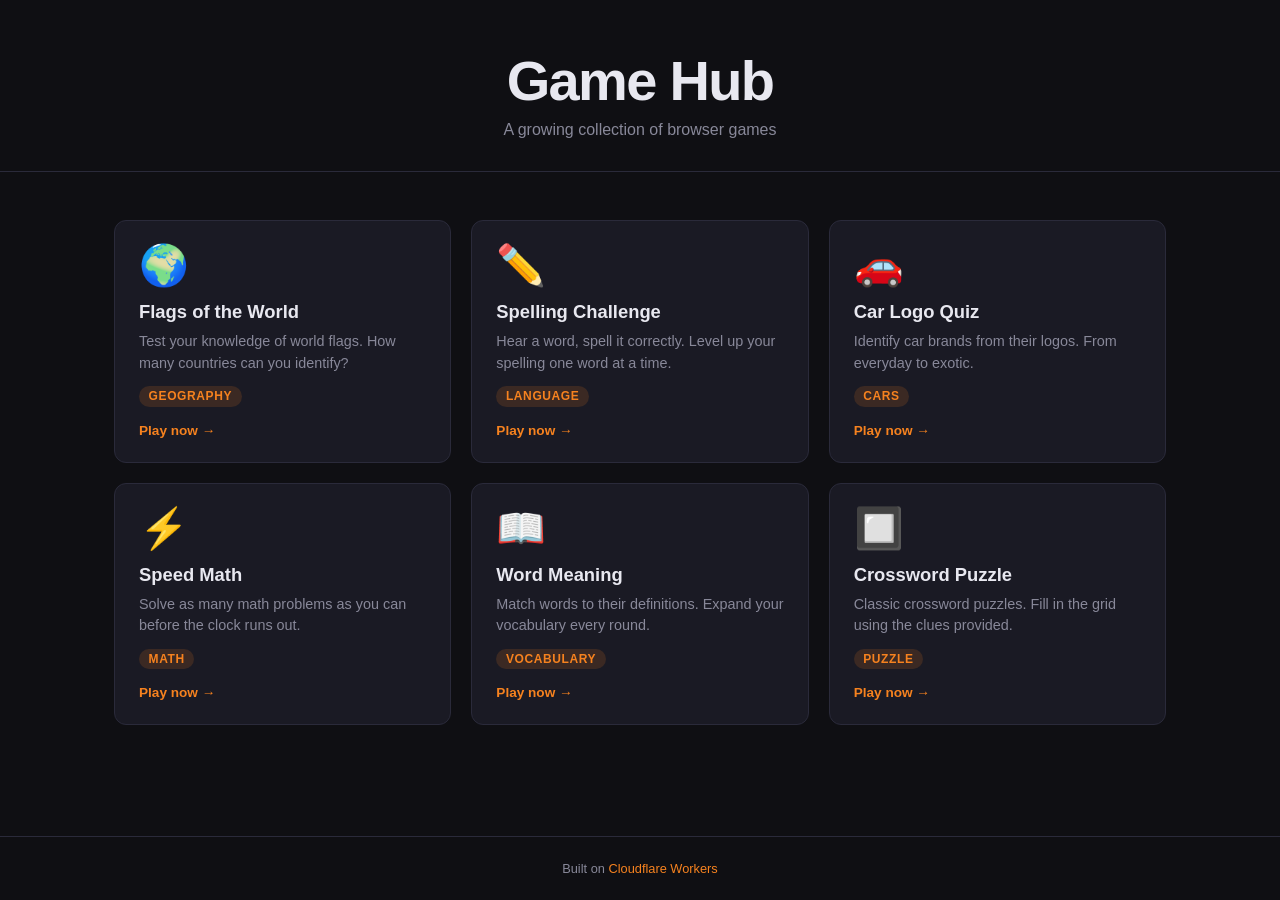
==== hub/public/index.html @ cc068f26 "Initial commit: game hub with 5 games + CI/CD" ====
<!DOCTYPE html>
<html lang="en">
<head>
  <meta charset="UTF-8" />
  <meta name="viewport" content="width=device-width, initial-scale=1.0" />
  <title>Game Hub</title>
  <link rel="stylesheet" href="styles.css" />
</head>
<body>
  <header>
    <div class="header-inner">
      <h1>Game Hub</h1>
      <p class="tagline">A growing collection of browser games</p>
    </div>
  </header>

  <main>
    <div class="games-grid">

      <a class="game-card" href="https://flags-of-the-world.kiishiogunbiyi.workers.dev" target="_blank" rel="noopener">
        <div class="card-icon">🌍</div>
        <div class="card-body">
          <h2>Flags of the World</h2>
          <p>Test your knowledge of world flags. How many countries can you identify?</p>
          <span class="tag">Geography</span>
        </div>
        <div class="card-footer">Play now →</div>
      </a>

      <a class="game-card" href="https://game-hub-spelling.kiishiogunbiyi.workers.dev" target="_blank" rel="noopener">
        <div class="card-icon">✏️</div>
        <div class="card-body">
          <h2>Spelling Challenge</h2>
          <p>Hear a word, spell it correctly. Level up your spelling one word at a time.</p>
          <span class="tag">Language</span>
        </div>
        <div class="card-footer">Play now →</div>
      </a>

      <a class="game-card" href="https://game-hub-car-logo.kiishiogunbiyi.workers.dev" target="_blank" rel="noopener">
        <div class="card-icon">🚗</div>
        <div class="card-body">
          <h2>Car Logo Quiz</h2>
          <p>Identify car brands from their logos. From everyday to exotic.</p>
          <span class="tag">Cars</span>
        </div>
        <div class="card-footer">Play now →</div>
      </a>

      <a class="game-card" href="https://game-hub-speed-math.kiishiogunbiyi.workers.dev" target="_blank" rel="noopener">
        <div class="card-icon">⚡</div>
        <div class="card-body">
          <h2>Speed Math</h2>
          <p>Solve as many math problems as you can before the clock runs out.</p>
          <span class="tag">Math</span>
        </div>
        <div class="card-footer">Play now →</div>
      </a>

      <a class="game-card" href="https://game-hub-word-meaning.kiishiogunbiyi.workers.dev" target="_blank" rel="noopener">
        <div class="card-icon">📖</div>
        <div class="card-body">
          <h2>Word Meaning</h2>
          <p>Match words to their definitions. Expand your vocabulary every round.</p>
          <span class="tag">Vocabulary</span>
        </div>
        <div class="card-footer">Play now →</div>
      </a>

      <a class="game-card" href="https://game-hub-crossword.kiishiogunbiyi.workers.dev" target="_blank" rel="noopener">
        <div class="card-icon">🔲</div>
        <div class="card-body">
          <h2>Crossword Puzzle</h2>
          <p>Classic crossword puzzles. Fill in the grid using the clues provided.</p>
          <span class="tag">Puzzle</span>
        </div>
        <div class="card-footer">Play now →</div>
      </a>

    </div>
  </main>

  <footer>
    <p>Built on <a href="https://workers.cloudflare.com" target="_blank" rel="noopener">Cloudflare Workers</a></p>
  </footer>

  <script src="main.js"></script>
</body>
</html>
---- hub/public/styles.css ----
*, *::before, *::after {
  box-sizing: border-box;
  margin: 0;
  padding: 0;
}

:root {
  --bg: #0f0f13;
  --surface: #1a1a24;
  --surface-hover: #22222f;
  --border: #2a2a3a;
  --accent: #f6821f;
  --accent-dim: rgba(246, 130, 31, 0.15);
  --text: #e8e8f0;
  --text-muted: #888899;
  --radius: 12px;
}

html, body {
  height: 100%;
}

body {
  background: var(--bg);
  color: var(--text);
  font-family: -apple-system, BlinkMacSystemFont, "Segoe UI", Roboto, sans-serif;
  min-height: 100vh;
  display: flex;
  flex-direction: column;
}

/* Header */
header {
  padding: 3rem 1.5rem 2rem;
  text-align: center;
  border-bottom: 1px solid var(--border);
}

.header-inner h1 {
  font-size: clamp(2rem, 5vw, 3.5rem);
  font-weight: 800;
  letter-spacing: -0.03em;
  color: var(--text);
}

.header-inner h1 span {
  color: var(--accent);
}

.tagline {
  margin-top: 0.5rem;
  color: var(--text-muted);
  font-size: 1rem;
}

/* Main */
main {
  flex: 1;
  max-width: 1100px;
  width: 100%;
  margin: 0 auto;
  padding: 3rem 1.5rem;
}

/* Grid */
.games-grid {
  display: grid;
  grid-template-columns: repeat(auto-fill, minmax(300px, 1fr));
  gap: 1.25rem;
}

/* Card */
.game-card {
  background: var(--surface);
  border: 1px solid var(--border);
  border-radius: var(--radius);
  padding: 1.5rem;
  text-decoration: none;
  color: inherit;
  display: flex;
  flex-direction: column;
  gap: 1rem;
  transition: transform 0.15s ease, border-color 0.15s ease, background 0.15s ease;
  cursor: pointer;
}

.game-card:hover {
  transform: translateY(-3px);
  border-color: var(--accent);
  background: var(--surface-hover);
}

.card-icon {
  font-size: 2.5rem;
  line-height: 1;
}

.card-body {
  flex: 1;
  display: flex;
  flex-direction: column;
  gap: 0.5rem;
}

.card-body h2 {
  font-size: 1.15rem;
  font-weight: 700;
  color: var(--text);
}

.card-body p {
  font-size: 0.9rem;
  color: var(--text-muted);
  line-height: 1.5;
}

.tag {
  display: inline-block;
  margin-top: 0.25rem;
  padding: 0.2rem 0.6rem;
  background: var(--accent-dim);
  color: var(--accent);
  border-radius: 99px;
  font-size: 0.75rem;
  font-weight: 600;
  text-transform: uppercase;
  letter-spacing: 0.05em;
  width: fit-content;
}

.card-footer {
  font-size: 0.85rem;
  font-weight: 600;
  color: var(--accent);
  margin-top: auto;
}

/* Footer */
footer {
  text-align: center;
  padding: 1.5rem;
  border-top: 1px solid var(--border);
  color: var(--text-muted);
  font-size: 0.8rem;
}

footer a {
  color: var(--accent);
  text-decoration: none;
}

footer a:hover {
  text-decoration: underline;
}

/* Responsive */
@media (max-width: 480px) {
  .games-grid {
    grid-template-columns: 1fr;
  }
}
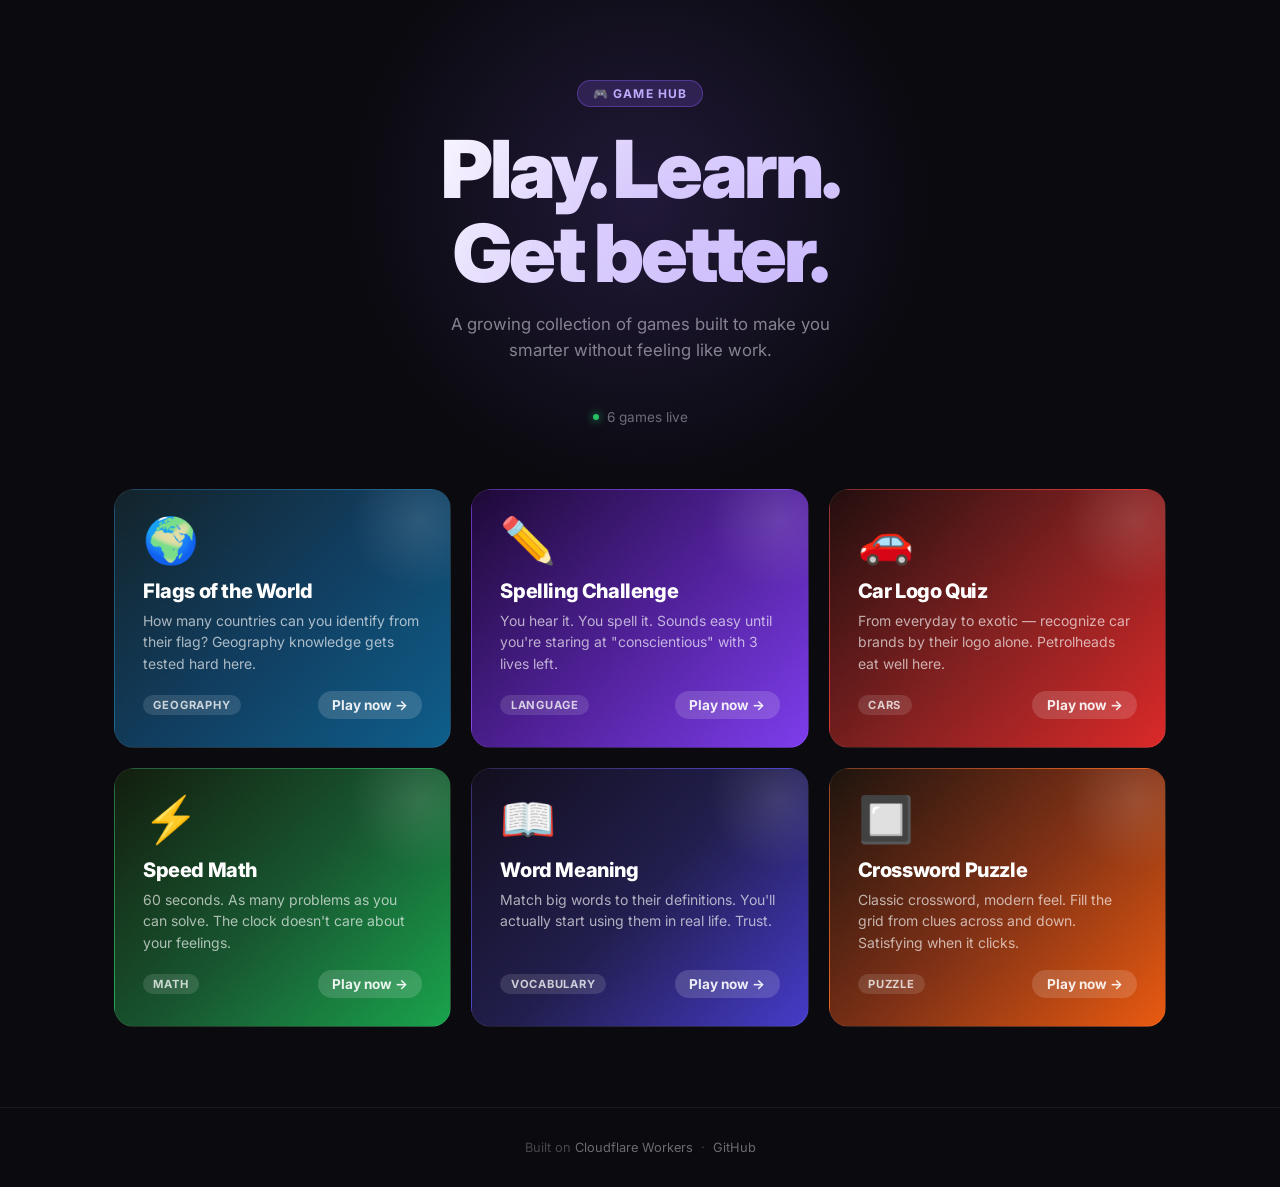
==== commit b764fce6: "Rebuild all games: vibrant themes, sounds, animations, personality" ====
--- a/hub/public/index.html
+++ b/hub/public/index.html
@@ -4,86 +4,380 @@
   <meta charset="UTF-8" />
   <meta name="viewport" content="width=device-width, initial-scale=1.0" />
   <title>Game Hub</title>
-  <link rel="stylesheet" href="styles.css" />
+  <style>
+    @import url('https://fonts.googleapis.com/css2?family=Inter:wght@400;600;700;900&display=swap');
+
+    *, *::before, *::after { box-sizing: border-box; margin: 0; padding: 0; }
+
+    :root {
+      --bg: #0a0a0f;
+      --surface: #13131a;
+    }
+
+    body {
+      background: var(--bg);
+      color: #fff;
+      font-family: 'Inter', -apple-system, BlinkMacSystemFont, sans-serif;
+      min-height: 100vh;
+      overflow-x: hidden;
+    }
+
+    /* ── HERO ── */
+    .hero {
+      text-align: center;
+      padding: 5rem 1.5rem 3rem;
+      position: relative;
+    }
+
+    .hero::before {
+      content: '';
+      position: absolute;
+      top: -100px;
+      left: 50%;
+      transform: translateX(-50%);
+      width: 600px;
+      height: 600px;
+      background: radial-gradient(circle, rgba(139,92,246,0.18) 0%, transparent 70%);
+      pointer-events: none;
+    }
+
+    .hero-badge {
+      display: inline-block;
+      padding: 0.3rem 0.9rem;
+      background: rgba(139,92,246,0.2);
+      border: 1px solid rgba(139,92,246,0.4);
+      border-radius: 99px;
+      font-size: 0.75rem;
+      font-weight: 700;
+      letter-spacing: 0.1em;
+      text-transform: uppercase;
+      color: #c4b5fd;
+      margin-bottom: 1.25rem;
+    }
+
+    .hero h1 {
+      font-size: clamp(2.8rem, 7vw, 5rem);
+      font-weight: 900;
+      line-height: 1.05;
+      letter-spacing: -0.04em;
+      background: linear-gradient(135deg, #fff 30%, #a78bfa 100%);
+      -webkit-background-clip: text;
+      -webkit-text-fill-color: transparent;
+      background-clip: text;
+      margin-bottom: 1rem;
+    }
+
+    .hero p {
+      color: rgba(255,255,255,0.5);
+      font-size: 1.05rem;
+      max-width: 400px;
+      margin: 0 auto 2.5rem;
+      line-height: 1.6;
+    }
+
+    .game-count {
+      display: inline-flex;
+      align-items: center;
+      gap: 0.5rem;
+      font-size: 0.85rem;
+      color: rgba(255,255,255,0.4);
+    }
+
+    .dot {
+      width: 6px; height: 6px;
+      border-radius: 50%;
+      background: #22c55e;
+      box-shadow: 0 0 8px #22c55e;
+      animation: blink 2s ease infinite;
+    }
+
+    @keyframes blink { 0%,100%{opacity:1} 50%{opacity:0.3} }
+
+    /* ── GRID ── */
+    main {
+      max-width: 1100px;
+      margin: 0 auto;
+      padding: 1rem 1.5rem 5rem;
+    }
+
+    .games-grid {
+      display: grid;
+      grid-template-columns: repeat(auto-fill, minmax(320px, 1fr));
+      gap: 1.25rem;
+    }
+
+    /* ── CARD ── */
+    .game-card {
+      position: relative;
+      border-radius: 20px;
+      padding: 1.75rem;
+      text-decoration: none;
+      color: #fff;
+      display: flex;
+      flex-direction: column;
+      gap: 1rem;
+      overflow: hidden;
+      border: 1px solid rgba(255,255,255,0.08);
+      transition: transform 0.2s cubic-bezier(0.34,1.56,0.64,1), box-shadow 0.2s ease;
+      cursor: pointer;
+      opacity: 0;
+      transform: translateY(24px);
+    }
+
+    .game-card.visible {
+      opacity: 1;
+      transform: translateY(0);
+      transition: opacity 0.4s ease, transform 0.4s cubic-bezier(0.34,1.56,0.64,1), box-shadow 0.2s ease;
+    }
+
+    .game-card:hover {
+      transform: translateY(-6px) scale(1.01);
+    }
+
+    /* per-game gradients */
+    .card-flags   { background: linear-gradient(135deg, #0f2027 0%, #0d3b5e 50%, #0a5c8a 100%); }
+    .card-flags:hover   { box-shadow: 0 20px 60px rgba(10,92,138,0.5); }
+
+    .card-spelling { background: linear-gradient(135deg, #1a0533 0%, #4c1d95 50%, #7c3aed 100%); }
+    .card-spelling:hover { box-shadow: 0 20px 60px rgba(124,58,237,0.5); }
+
+    .card-carlogo { background: linear-gradient(135deg, #1f0a0a 0%, #7f1d1d 50%, #dc2626 100%); }
+    .card-carlogo:hover { box-shadow: 0 20px 60px rgba(220,38,38,0.5); }
+
+    .card-speedmath { background: linear-gradient(135deg, #0f1a0a 0%, #14532d 50%, #16a34a 100%); }
+    .card-speedmath:hover { box-shadow: 0 20px 60px rgba(22,163,74,0.5); }
+
+    .card-wordmeaning { background: linear-gradient(135deg, #0f0a1a 0%, #1e1b4b 50%, #4338ca 100%); }
+    .card-wordmeaning:hover { box-shadow: 0 20px 60px rgba(67,56,202,0.5); }
+
+    .card-crossword { background: linear-gradient(135deg, #1a100a 0%, #7c2d12 50%, #ea580c 100%); }
+    .card-crossword:hover { box-shadow: 0 20px 60px rgba(234,88,12,0.5); }
+
+    /* card noise texture */
+    .game-card::before {
+      content: '';
+      position: absolute;
+      inset: 0;
+      background-image: url("data:image/svg+xml,%3Csvg viewBox='0 0 200 200' xmlns='http://www.w3.org/2000/svg'%3E%3Cfilter id='n'%3E%3CfeTurbulence type='fractalNoise' baseFrequency='0.9' numOctaves='4' stitchTiles='stitch'/%3E%3C/filter%3E%3Crect width='100%25' height='100%25' filter='url(%23n)' opacity='0.04'/%3E%3C/svg%3E");
+      background-size: 200px;
+      pointer-events: none;
+      border-radius: 20px;
+    }
+
+    /* glow orb */
+    .game-card::after {
+      content: '';
+      position: absolute;
+      top: -40px;
+      right: -40px;
+      width: 140px;
+      height: 140px;
+      background: radial-gradient(circle, rgba(255,255,255,0.12) 0%, transparent 70%);
+      border-radius: 50%;
+      pointer-events: none;
+    }
+
+    .card-icon {
+      font-size: 2.8rem;
+      line-height: 1;
+      position: relative;
+      z-index: 1;
+    }
+
+    .card-body {
+      flex: 1;
+      position: relative;
+      z-index: 1;
+    }
+
+    .card-body h2 {
+      font-size: 1.25rem;
+      font-weight: 800;
+      letter-spacing: -0.02em;
+      margin-bottom: 0.4rem;
+    }
+
+    .card-body p {
+      font-size: 0.875rem;
+      line-height: 1.55;
+      color: rgba(255,255,255,0.65);
+    }
+
+    .card-footer {
+      display: flex;
+      align-items: center;
+      justify-content: space-between;
+      position: relative;
+      z-index: 1;
+    }
+
+    .tag {
+      display: inline-block;
+      padding: 0.2rem 0.65rem;
+      background: rgba(255,255,255,0.12);
+      border-radius: 99px;
+      font-size: 0.7rem;
+      font-weight: 700;
+      text-transform: uppercase;
+      letter-spacing: 0.07em;
+      color: rgba(255,255,255,0.75);
+    }
+
+    .play-btn {
+      display: flex;
+      align-items: center;
+      gap: 0.35rem;
+      font-size: 0.85rem;
+      font-weight: 700;
+      color: rgba(255,255,255,0.9);
+      background: rgba(255,255,255,0.15);
+      border-radius: 99px;
+      padding: 0.4rem 0.9rem;
+      transition: background 0.15s;
+    }
+
+    .game-card:hover .play-btn {
+      background: rgba(255,255,255,0.25);
+    }
+
+    /* ── FOOTER ── */
+    footer {
+      text-align: center;
+      padding: 2rem;
+      color: rgba(255,255,255,0.25);
+      font-size: 0.8rem;
+      border-top: 1px solid rgba(255,255,255,0.06);
+    }
+
+    footer a { color: rgba(255,255,255,0.4); text-decoration: none; }
+    footer a:hover { color: rgba(255,255,255,0.7); }
+
+    @media (max-width: 480px) {
+      .games-grid { grid-template-columns: 1fr; }
+      .hero h1 { font-size: 2.4rem; }
+    }
+  </style>
 </head>
 <body>
-  <header>
-    <div class="header-inner">
-      <h1>Game Hub</h1>
-      <p class="tagline">A growing collection of browser games</p>
+
+  <div class="hero">
+    <div class="hero-badge">🎮 Game Hub</div>
+    <h1>Play. Learn.<br>Get better.</h1>
+    <p>A growing collection of games built to make you smarter without feeling like work.</p>
+    <div class="game-count">
+      <span class="dot"></span>
+      6 games live
     </div>
-  </header>
+  </div>
 
   <main>
-    <div class="games-grid">
-
-      <a class="game-card" href="https://flags-of-the-world.kiishiogunbiyi.workers.dev" target="_blank" rel="noopener">
+    <div class="games-grid" id="grid">
+
+      <a class="game-card card-flags" href="https://flags-of-the-world.kiishiogunbiyi.workers.dev" target="_blank" rel="noopener">
         <div class="card-icon">🌍</div>
         <div class="card-body">
           <h2>Flags of the World</h2>
-          <p>Test your knowledge of world flags. How many countries can you identify?</p>
+          <p>How many countries can you identify from their flag? Geography knowledge gets tested hard here.</p>
+        </div>
+        <div class="card-footer">
           <span class="tag">Geography</span>
-        </div>
-        <div class="card-footer">Play now →</div>
-      </a>
-
-      <a class="game-card" href="https://game-hub-spelling.kiishiogunbiyi.workers.dev" target="_blank" rel="noopener">
+          <span class="play-btn">Play now →</span>
+        </div>
+      </a>
+
+      <a class="game-card card-spelling" href="https://game-hub-spelling.kiishiogunbiyi.workers.dev" target="_blank" rel="noopener">
         <div class="card-icon">✏️</div>
         <div class="card-body">
           <h2>Spelling Challenge</h2>
-          <p>Hear a word, spell it correctly. Level up your spelling one word at a time.</p>
+          <p>You hear it. You spell it. Sounds easy until you're staring at "conscientious" with 3 lives left.</p>
+        </div>
+        <div class="card-footer">
           <span class="tag">Language</span>
-        </div>
-        <div class="card-footer">Play now →</div>
-      </a>
-
-      <a class="game-card" href="https://game-hub-car-logo.kiishiogunbiyi.workers.dev" target="_blank" rel="noopener">
+          <span class="play-btn">Play now →</span>
+        </div>
+      </a>
+
+      <a class="game-card card-carlogo" href="https://game-hub-car-logo.kiishiogunbiyi.workers.dev" target="_blank" rel="noopener">
         <div class="card-icon">🚗</div>
         <div class="card-body">
           <h2>Car Logo Quiz</h2>
-          <p>Identify car brands from their logos. From everyday to exotic.</p>
+          <p>From everyday to exotic — recognize car brands by their logo alone. Petrolheads eat well here.</p>
+        </div>
+        <div class="card-footer">
           <span class="tag">Cars</span>
-        </div>
-        <div class="card-footer">Play now →</div>
-      </a>
-
-      <a class="game-card" href="https://game-hub-speed-math.kiishiogunbiyi.workers.dev" target="_blank" rel="noopener">
+          <span class="play-btn">Play now →</span>
+        </div>
+      </a>
+
+      <a class="game-card card-speedmath" href="https://game-hub-speed-math.kiishiogunbiyi.workers.dev" target="_blank" rel="noopener">
         <div class="card-icon">⚡</div>
         <div class="card-body">
           <h2>Speed Math</h2>
-          <p>Solve as many math problems as you can before the clock runs out.</p>
+          <p>60 seconds. As many problems as you can solve. The clock doesn't care about your feelings.</p>
+        </div>
+        <div class="card-footer">
           <span class="tag">Math</span>
-        </div>
-        <div class="card-footer">Play now →</div>
-      </a>
-
-      <a class="game-card" href="https://game-hub-word-meaning.kiishiogunbiyi.workers.dev" target="_blank" rel="noopener">
+          <span class="play-btn">Play now →</span>
+        </div>
+      </a>
+
+      <a class="game-card card-wordmeaning" href="https://game-hub-word-meaning.kiishiogunbiyi.workers.dev" target="_blank" rel="noopener">
         <div class="card-icon">📖</div>
         <div class="card-body">
           <h2>Word Meaning</h2>
-          <p>Match words to their definitions. Expand your vocabulary every round.</p>
+          <p>Match big words to their definitions. You'll actually start using them in real life. Trust.</p>
+        </div>
+        <div class="card-footer">
           <span class="tag">Vocabulary</span>
-        </div>
-        <div class="card-footer">Play now →</div>
-      </a>
-
-      <a class="game-card" href="https://game-hub-crossword.kiishiogunbiyi.workers.dev" target="_blank" rel="noopener">
+          <span class="play-btn">Play now →</span>
+        </div>
+      </a>
+
+      <a class="game-card card-crossword" href="https://game-hub-crossword.kiishiogunbiyi.workers.dev" target="_blank" rel="noopener">
         <div class="card-icon">🔲</div>
         <div class="card-body">
           <h2>Crossword Puzzle</h2>
-          <p>Classic crossword puzzles. Fill in the grid using the clues provided.</p>
+          <p>Classic crossword, modern feel. Fill the grid from clues across and down. Satisfying when it clicks.</p>
+        </div>
+        <div class="card-footer">
           <span class="tag">Puzzle</span>
-        </div>
-        <div class="card-footer">Play now →</div>
+          <span class="play-btn">Play now →</span>
+        </div>
       </a>
 
     </div>
   </main>
 
   <footer>
-    <p>Built on <a href="https://workers.cloudflare.com" target="_blank" rel="noopener">Cloudflare Workers</a></p>
+    Built on <a href="https://workers.cloudflare.com" target="_blank">Cloudflare Workers</a> &nbsp;·&nbsp; <a href="https://github.com/kiishi-19/game-hub" target="_blank">GitHub</a>
   </footer>
 
-  <script src="main.js"></script>
+  <script>
+    // Staggered card entrance
+    const cards = document.querySelectorAll('.game-card');
+    const observer = new IntersectionObserver((entries) => {
+      entries.forEach((entry, i) => {
+        if (entry.isIntersecting) {
+          setTimeout(() => entry.target.classList.add('visible'), i * 80);
+          observer.unobserve(entry.target);
+        }
+      });
+    }, { threshold: 0.1 });
+
+    cards.forEach(c => observer.observe(c));
+
+    // Tilt effect on hover
+    cards.forEach(card => {
+      card.addEventListener('mousemove', (e) => {
+        const rect = card.getBoundingClientRect();
+        const x = (e.clientX - rect.left) / rect.width - 0.5;
+        const y = (e.clientY - rect.top) / rect.height - 0.5;
+        card.style.transform = `translateY(-6px) rotateX(${-y * 6}deg) rotateY(${x * 6}deg) scale(1.01)`;
+      });
+      card.addEventListener('mouseleave', () => {
+        card.style.transform = '';
+      });
+    });
+  </script>
 </body>
 </html>
